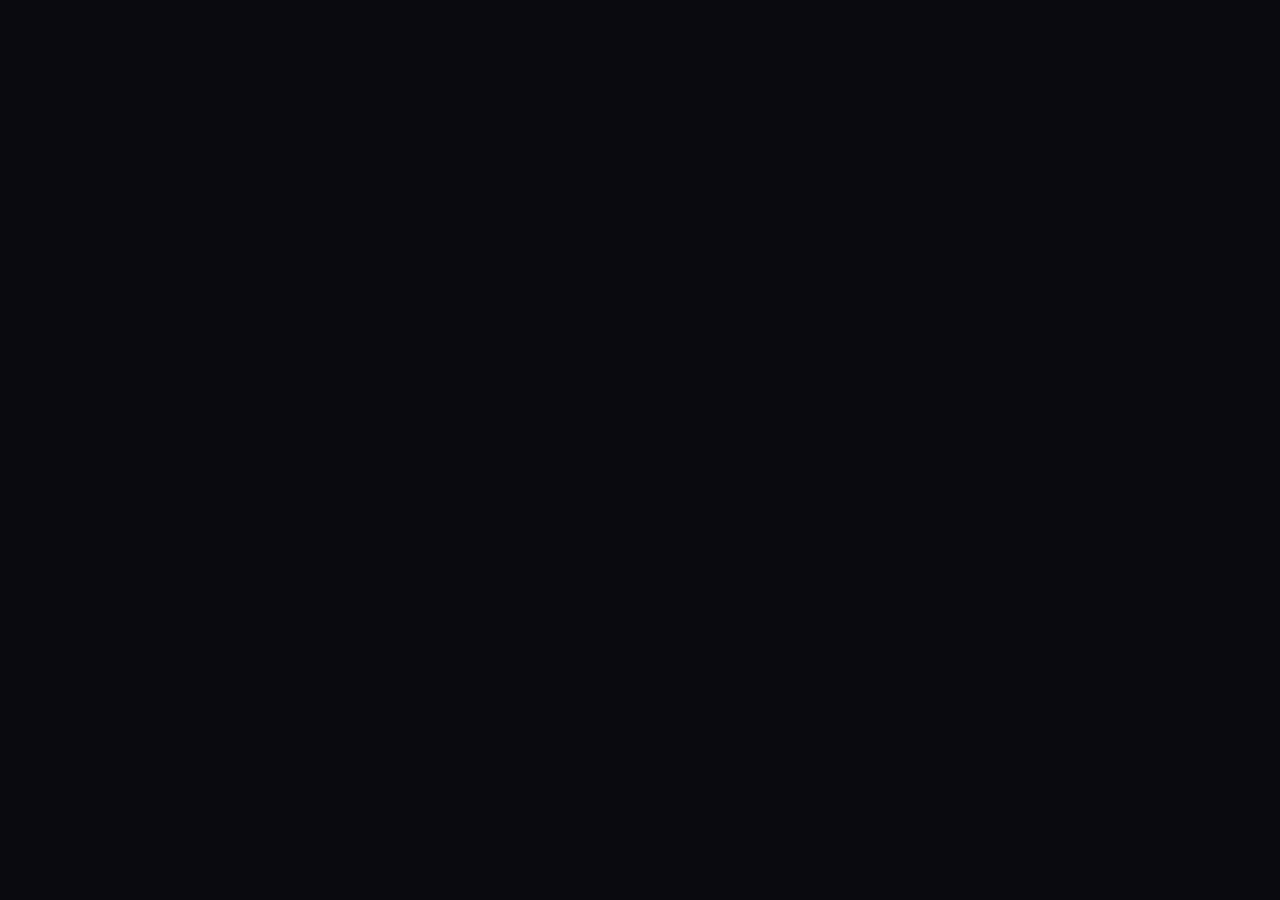
==== index.html @ efbaf881 "Rename pwa-html.html to index.html" ====
<!DOCTYPE html>
<html lang="en">
<head>
  <meta charset="UTF-8" />
  <meta name="viewport" content="width=device-width, initial-scale=1.0, viewport-fit=cover" />
  <meta name="theme-color" content="#0A0A0F" />
  <meta name="apple-mobile-web-app-capable" content="yes" />
  <meta name="apple-mobile-web-app-status-bar-style" content="black-translucent" />
  <meta name="apple-mobile-web-app-title" content="LensTracker" />
  <link rel="manifest" href="/manifest.json" />
  <link rel="apple-touch-icon" href="/icons/icon-192.png" />
  <title>LensTracker</title>
  <style>
    *, *::before, *::after { box-sizing: border-box; margin: 0; padding: 0; }
    html, body, #root {
      height: 100%;
      background: #0A0A0F;
      color: #F0F0F8;
      font-family: -apple-system, "SF Pro Display", "Inter", system-ui, sans-serif;
      -webkit-font-smoothing: antialiased;
      overscroll-behavior: none;
    }
    /* Safe area insets for iPhone notch / Dynamic Island */
    #root {
      padding-top: env(safe-area-inset-top);
      padding-bottom: env(safe-area-inset-bottom);
    }
  </style>
</head>
<body>
  <div id="root"></div>

  <!-- React + ReactDOM (production builds) -->
  <script crossorigin src="https://unpkg.com/react@18/umd/react.production.min.js"></script>
  <script crossorigin src="https://unpkg.com/react-dom@18/umd/react-dom.production.min.js"></script>
  <!-- Babel standalone to transform JSX in-browser -->
  <script src="https://unpkg.com/@babel/standalone/babel.min.js"></script>

  <!-- App source — paste your full App component code here -->
  <script type="text/babel" data-presets="react">

    // ─────────────────────────────────────────────────────────────
    // PASTE THE FULL CONTENTS OF THE LENSTRACK REACT APP HERE
    // (everything inside the artifact, starting from the
    //  "const C = { ... }" design tokens block)
    // ─────────────────────────────────────────────────────────────

    const { useState, useCallback, useEffect } = React;

    // == PASTE APP CODE START ==

    // == PASTE APP CODE END ==

    // Mount
    const root = ReactDOM.createRoot(document.getElementById("root"));
    root.render(React.createElement(App));

    // Service worker registration
    if ("serviceWorker" in navigator) {
      window.addEventListener("load", () => {
        navigator.serviceWorker.register("/sw.js").then(reg => {
          console.log("SW registered:", reg.scope);
        }).catch(err => {
          console.warn("SW registration failed:", err);
        });
      });
    }

    // Listen for LOG_TODAY message from service worker (notification Yes tap)
    if ("serviceWorker" in navigator) {
      navigator.serviceWorker.addEventListener("message", e => {
        if (e.data?.type === "LOG_TODAY") {
          const key = "lt_v4";
          try {
            const stored = JSON.parse(localStorage.getItem(key) || "{}");
            const today = new Date().toISOString().slice(0, 10);
            stored.log = { ...(stored.log || {}), [today]: true };
            localStorage.setItem(key, JSON.stringify(stored));
            window.location.reload(); // refresh UI to reflect logged day
          } catch {}
        }
      });
    }

  </script>
</body>
</html>
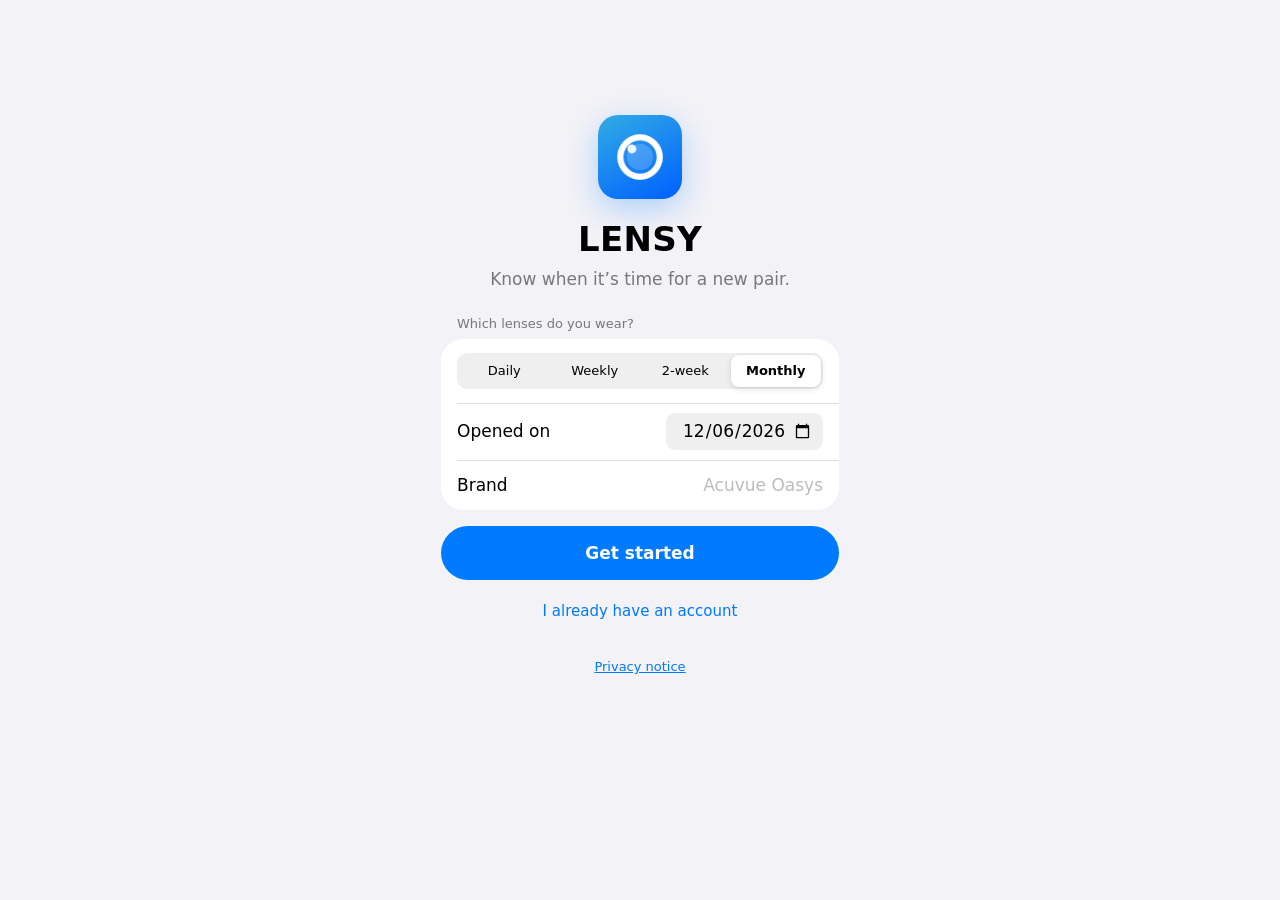
==== commit bb4b996c: "Add files via upload" ====
--- a/index.html
+++ b/index.html
@@ -1,87 +1,37 @@
 <!DOCTYPE html>
 <html lang="en">
 <head>
-  <meta charset="UTF-8" />
-  <meta name="viewport" content="width=device-width, initial-scale=1.0, viewport-fit=cover" />
-  <meta name="theme-color" content="#0A0A0F" />
-  <meta name="apple-mobile-web-app-capable" content="yes" />
-  <meta name="apple-mobile-web-app-status-bar-style" content="black-translucent" />
-  <meta name="apple-mobile-web-app-title" content="LensTracker" />
-  <link rel="manifest" href="/manifest.json" />
-  <link rel="apple-touch-icon" href="/icons/icon-192.png" />
-  <title>LensTracker</title>
-  <style>
-    *, *::before, *::after { box-sizing: border-box; margin: 0; padding: 0; }
-    html, body, #root {
-      height: 100%;
-      background: #0A0A0F;
-      color: #F0F0F8;
-      font-family: -apple-system, "SF Pro Display", "Inter", system-ui, sans-serif;
-      -webkit-font-smoothing: antialiased;
-      overscroll-behavior: none;
-    }
-    /* Safe area insets for iPhone notch / Dynamic Island */
-    #root {
-      padding-top: env(safe-area-inset-top);
-      padding-bottom: env(safe-area-inset-bottom);
-    }
-  </style>
+<meta charset="UTF-8">
+<meta name="viewport" content="width=device-width, initial-scale=1, viewport-fit=cover">
+<!-- Only this site's own files may run, and the app may only talk to Supabase. -->
+<meta http-equiv="Content-Security-Policy" content="default-src 'none'; script-src 'self'; style-src 'self'; img-src 'self'; connect-src 'self' https://*.supabase.co wss://*.supabase.co; manifest-src 'self'; worker-src 'self'; base-uri 'none'; form-action 'none'">
+<meta name="referrer" content="no-referrer">
+<title>LENSY</title>
+<meta name="description" content="Track the days you wear your contact lenses and see when to replace them.">
+<meta name="theme-color" content="#F2F2F7" media="(prefers-color-scheme: light)">
+<meta name="theme-color" content="#000000" media="(prefers-color-scheme: dark)">
+<meta name="mobile-web-app-capable" content="yes">
+<meta name="apple-mobile-web-app-capable" content="yes">
+<meta name="apple-mobile-web-app-status-bar-style" content="default">
+<meta name="apple-mobile-web-app-title" content="LENSY">
+<link rel="manifest" href="manifest.json">
+<link rel="icon" type="image/png" href="icon-192.png">
+<link rel="apple-touch-icon" href="apple-touch-icon.png">
+<link rel="stylesheet" href="styles.css">
 </head>
 <body>
-  <div id="root"></div>
+<main id="app"><noscript><p class="fail">LENSY needs JavaScript to run.</p></noscript></main>
 
-  <!-- React + ReactDOM (production builds) -->
-  <script crossorigin src="https://unpkg.com/react@18/umd/react.production.min.js"></script>
-  <script crossorigin src="https://unpkg.com/react-dom@18/umd/react-dom.production.min.js"></script>
-  <!-- Babel standalone to transform JSX in-browser -->
-  <script src="https://unpkg.com/@babel/standalone/babel.min.js"></script>
+<nav class="tabs" id="tabs" aria-label="Sections" hidden>
+  <button data-act="tab" data-tab="today"><svg viewBox="0 0 24 24" fill="none" stroke="currentColor" stroke-width="1.8" stroke-linecap="round" stroke-linejoin="round" aria-hidden="true"><circle cx="12" cy="12" r="8.7"/><path d="M8.3 12.4l2.5 2.5 4.9-5.3"/></svg><span></span></button>
+  <button data-act="tab" data-tab="calendar"><svg viewBox="0 0 24 24" fill="none" stroke="currentColor" stroke-width="1.8" stroke-linecap="round" stroke-linejoin="round" aria-hidden="true"><rect x="3.5" y="5" width="17" height="15.5" rx="4"/><path d="M3.5 10h17M8 3v3.5M16 3v3.5"/></svg><span></span></button>
+  <button data-act="tab" data-tab="lenses"><svg viewBox="0 0 24 24" fill="none" stroke="currentColor" stroke-width="1.8" stroke-linecap="round" stroke-linejoin="round" aria-hidden="true"><path d="M2.5 12s3.6-6.3 9.5-6.3S21.5 12 21.5 12s-3.6 6.3-9.5 6.3S2.5 12 2.5 12z"/><circle cx="12" cy="12" r="2.9"/></svg><span></span></button>
+  <button data-act="tab" data-tab="settings"><svg viewBox="0 0 24 24" fill="none" stroke="currentColor" stroke-width="1.8" stroke-linecap="round" stroke-linejoin="round" aria-hidden="true"><path d="M4 7.5h7M16.5 7.5H20M4 16.5h3.5M13 16.5h7"/><circle cx="13.7" cy="7.5" r="2.6"/><circle cx="10.2" cy="16.5" r="2.6"/></svg><span></span></button>
+</nav>
+<div id="modal"></div>
 
-  <!-- App source — paste your full App component code here -->
-  <script type="text/babel" data-presets="react">
-
-    // ─────────────────────────────────────────────────────────────
-    // PASTE THE FULL CONTENTS OF THE LENSTRACK REACT APP HERE
-    // (everything inside the artifact, starting from the
-    //  "const C = { ... }" design tokens block)
-    // ─────────────────────────────────────────────────────────────
-
-    const { useState, useCallback, useEffect } = React;
-
-    // == PASTE APP CODE START ==
-
-    // == PASTE APP CODE END ==
-
-    // Mount
-    const root = ReactDOM.createRoot(document.getElementById("root"));
-    root.render(React.createElement(App));
-
-    // Service worker registration
-    if ("serviceWorker" in navigator) {
-      window.addEventListener("load", () => {
-        navigator.serviceWorker.register("/sw.js").then(reg => {
-          console.log("SW registered:", reg.scope);
-        }).catch(err => {
-          console.warn("SW registration failed:", err);
-        });
-      });
-    }
-
-    // Listen for LOG_TODAY message from service worker (notification Yes tap)
-    if ("serviceWorker" in navigator) {
-      navigator.serviceWorker.addEventListener("message", e => {
-        if (e.data?.type === "LOG_TODAY") {
-          const key = "lt_v4";
-          try {
-            const stored = JSON.parse(localStorage.getItem(key) || "{}");
-            const today = new Date().toISOString().slice(0, 10);
-            stored.log = { ...(stored.log || {}), [today]: true };
-            localStorage.setItem(key, JSON.stringify(stored));
-            window.location.reload(); // refresh UI to reflect logged day
-          } catch {}
-        }
-      });
-    }
-
-  </script>
+<script src="config.js"></script>
+<script src="supabase.js"></script>
+<script src="app.js"></script>
 </body>
 </html>
--- a/styles.css
+++ b/styles.css
@@ -0,0 +1,240 @@
+:root{
+  --bg:#F2F2F7; --card:#FFFFFF; --raised:#FFFFFF;
+  --fill:rgba(120,120,128,.12); --fill-strong:rgba(120,120,128,.2);
+  --label:#000000; --label2:rgba(60,60,67,.68); --label3:rgba(60,60,67,.34);
+  --sep:rgba(60,60,67,.16);
+  --blue:#007AFF; --blue2:#32ADE6; --green:#34C759;
+  --orange:#FF9500; --orange2:#FFCC00; --red:#FF3B30; --red2:#FF6482;
+  --bar:rgba(255,255,255,.74); --bar-edge:rgba(255,255,255,.9);
+  --shadow:0 8px 30px rgba(0,0,0,.12);
+  color-scheme:light;
+}
+@media (prefers-color-scheme:dark){
+  :root:not([data-theme="light"]){
+    --bg:#000000; --card:#1C1C1E; --raised:#636366;
+    --fill:rgba(120,120,128,.24); --fill-strong:rgba(120,120,128,.36);
+    --label:#FFFFFF; --label2:rgba(235,235,245,.64); --label3:rgba(235,235,245,.32);
+    --sep:rgba(84,84,88,.6);
+    --blue:#0A84FF; --blue2:#64D2FF; --green:#30D158;
+    --orange:#FF9F0A; --orange2:#FFD60A; --red:#FF453A; --red2:#FF6482;
+    --bar:rgba(36,36,38,.72); --bar-edge:rgba(255,255,255,.12);
+    --shadow:0 8px 30px rgba(0,0,0,.5);
+    color-scheme:dark;
+  }
+}
+:root[data-theme="dark"]{
+  --bg:#000000; --card:#1C1C1E; --raised:#636366;
+  --fill:rgba(120,120,128,.24); --fill-strong:rgba(120,120,128,.36);
+  --label:#FFFFFF; --label2:rgba(235,235,245,.64); --label3:rgba(235,235,245,.32);
+  --sep:rgba(84,84,88,.6);
+  --blue:#0A84FF; --blue2:#64D2FF; --green:#30D158;
+  --orange:#FF9F0A; --orange2:#FFD60A; --red:#FF453A; --red2:#FF6482;
+  --bar:rgba(36,36,38,.72); --bar-edge:rgba(255,255,255,.12);
+  --shadow:0 8px 30px rgba(0,0,0,.5);
+  color-scheme:dark;
+}
+
+*,*::before,*::after{box-sizing:border-box}
+html{-webkit-text-size-adjust:100%}
+body{
+  margin:0; background:var(--bg); color:var(--label);
+  font:17px/1.3 system-ui,-apple-system,BlinkMacSystemFont,"SF Pro Text","Helvetica Neue","Segoe UI",Roboto,sans-serif;
+  -webkit-font-smoothing:antialiased; -webkit-tap-highlight-color:transparent;
+  overscroll-behavior-y:none;
+}
+button,input{font:inherit;color:inherit}
+button{background:none;border:0;padding:0;cursor:pointer;touch-action:manipulation}
+a{color:var(--blue)}
+:focus-visible{outline:3px solid var(--blue);outline-offset:2px}
+h1,h2,p,form{margin:0}
+[hidden]{display:none!important}
+.round{font-family:ui-rounded,"SF Pro Rounded",system-ui,-apple-system,"Segoe UI",Roboto,sans-serif}
+
+#app{
+  max-width:430px; margin:0 auto;
+  padding:calc(env(safe-area-inset-top) + 14px) 16px calc(env(safe-area-inset-bottom) + 118px);
+}
+
+/* Header */
+.head{padding:6px 4px 14px}
+.head .date{font-size:13px;font-weight:600;color:var(--label2)}
+.head h1{font-size:34px;line-height:41px;font-weight:700;letter-spacing:.3px}
+
+/* Grouped lists */
+.card{background:var(--card);border-radius:26px}
+.group{margin-top:26px}
+.group>h2{font-size:13px;font-weight:400;color:var(--label2);padding:0 16px 7px}
+.group>.note{font-size:13px;line-height:1.38;color:var(--label2);padding:8px 16px 0}
+.group>.note.warn{color:var(--red)}
+.list{background:var(--card);border-radius:22px;overflow:hidden}
+.row{
+  display:flex;align-items:center;justify-content:space-between;gap:12px;
+  min-height:50px;padding:10px 16px;position:relative;width:100%;text-align:left;text-decoration:none;
+}
+.row+.row::before{content:"";position:absolute;top:0;left:16px;right:0;height:.5px;background:var(--sep)}
+.row .k{flex:none}
+.row .v{color:var(--label2);text-align:right;font-variant-numeric:tabular-nums;min-width:0;overflow:hidden;text-overflow:ellipsis;white-space:nowrap}
+.row.action{color:var(--blue)}
+.row.action .k{flex:0 1 auto}
+.row.danger{color:var(--red);justify-content:center}
+.row input{
+  flex:1;min-width:0;border:0;background:transparent;text-align:right;
+  font-size:17px;padding:4px 0;outline-offset:6px;
+}
+.row input::placeholder{color:var(--label3)}
+.row input[type=date],.row input[type=time]{flex:none;background:var(--fill);border-radius:9px;padding:6px 10px;text-align:center;min-height:34px}
+.row.stack{flex-direction:column;align-items:stretch;gap:10px;padding:14px 16px}
+
+/* Switch */
+.switch{flex:none;width:51px;height:31px;border-radius:16px;background:var(--fill-strong);position:relative;transition:background .22s}
+.switch::after{content:"";position:absolute;top:2px;left:2px;width:27px;height:27px;border-radius:50%;background:#fff;box-shadow:0 2px 5px rgba(0,0,0,.22);transition:transform .22s cubic-bezier(.3,.8,.3,1)}
+.switch[aria-checked="true"]{background:var(--green)}
+.switch[aria-checked="true"]::after{transform:translateX(20px)}
+
+/* Segmented control */
+.seg{display:flex;background:var(--fill);border-radius:10px;padding:2px;width:100%}
+.seg button{flex:1;min-height:32px;border-radius:8px;font-size:13px;font-weight:500;padding:0 4px;transition:background .18s}
+.seg button[aria-pressed="true"]{background:var(--raised);font-weight:600;box-shadow:0 2px 6px rgba(0,0,0,.12),0 0 0 .5px rgba(0,0,0,.04)}
+.seg.top{margin-bottom:6px}
+
+/* Ring */
+.hero{padding:34px 20px 30px;display:flex;flex-direction:column;align-items:center;gap:22px}
+.ring{position:relative;display:grid;place-items:center}
+.ring.lg{width:232px;height:232px}
+.ring.sm{width:138px;height:138px}
+.ring svg{display:block;transform:rotate(-90deg)}
+.ring .track{opacity:.16;stroke:var(--blue)}
+.ring .prog{transition:stroke-dashoffset .9s cubic-bezier(.3,.8,.3,1)}
+.ring .prog.empty{opacity:0}
+.ring .s1{stop-color:var(--blue2)} .ring .s2{stop-color:var(--blue)}
+.ring.warn .track{stroke:var(--orange)} .ring.warn .s1{stop-color:var(--orange2)} .ring.warn .s2{stop-color:var(--orange)}
+.ring.over .track{stroke:var(--red)} .ring.over .s1{stop-color:var(--red2)} .ring.over .s2{stop-color:var(--red)}
+.ring-c{position:absolute;text-align:center;line-height:1}
+.ring-c strong{display:block;font-size:60px;font-weight:700;letter-spacing:-1px}
+.ring.over .ring-c strong{color:var(--red)}
+.ring-c strong small{font-size:.44em;font-weight:600;margin-left:1px}
+.ring-c span{display:block;margin-top:6px;font-size:15px;color:var(--label2)}
+.say{text-align:center}
+.say b{display:block;font-size:22px;font-weight:600;letter-spacing:-.2px}
+.say span{display:block;margin-top:3px;font-size:15px;color:var(--label2)}
+.say.warn b{color:var(--orange)}
+.say.over b{color:var(--red)}
+.hero.duo{flex-direction:row;align-items:flex-start;gap:8px;padding:24px 12px}
+.hero.duo .eye{flex:1;display:flex;flex-direction:column;align-items:center;gap:12px;min-width:0}
+.hero.duo h2{font-size:13px;font-weight:400;color:var(--label2)}
+.hero.duo .ring-c strong{font-size:32px;letter-spacing:-.5px}
+.hero.duo .ring-c span{font-size:12px;margin-top:3px}
+.hero.duo .say b{font-size:17px}
+.hero.duo .say span{font-size:13px}
+
+/* Buttons */
+.btn{
+  display:flex;align-items:center;justify-content:center;gap:8px;width:100%;
+  min-height:54px;border-radius:27px;font-weight:600;margin-top:16px;padding:0 20px;
+  transition:transform .12s,background .2s,color .2s;
+}
+.btn:active{transform:scale(.975)}
+.btn:disabled{opacity:.5}
+.btn.primary{background:var(--blue);color:#fff}
+.btn.done{background:color-mix(in srgb,var(--green) 18%,transparent);color:var(--green)}
+.btn.plain{background:var(--fill);color:var(--label)}
+.btn.outline{background:var(--card);color:var(--label);box-shadow:inset 0 0 0 1px var(--sep)}
+.btn.destructive{background:var(--red);color:#fff}
+.btn svg{width:20px;height:20px}
+.link{display:block;width:fit-content;margin:14px auto 0;padding:8px 12px;color:var(--blue);font-size:15px;text-align:center;text-decoration:none}
+.hint{font-size:13px;color:var(--label2);text-align:center;margin-top:8px}
+
+/* Calendar */
+.dot{
+  width:38px;height:38px;border-radius:50%;display:grid;place-items:center;
+  font-size:16px;font-variant-numeric:tabular-nums;
+  transition:background .18s,color .18s;
+}
+.cal{padding:16px 10px 12px}
+.cal-nav{display:flex;align-items:center;justify-content:space-between;padding:0 6px 10px}
+.cal-nav h2{font-size:20px;font-weight:600;text-transform:capitalize}
+.cal-nav div{display:flex;gap:6px}
+.cal-nav button{width:38px;height:38px;border-radius:50%;background:var(--fill);color:var(--blue);display:grid;place-items:center}
+.cal-nav svg{width:18px;height:18px}
+.grid{display:grid;grid-template-columns:repeat(7,1fr);row-gap:4px}
+.grid .wd{font-size:12px;color:var(--label2);text-align:center;padding-bottom:6px}
+.grid button,.grid .blank{display:grid;place-items:center;min-height:44px}
+.grid .is-worn .dot{background:var(--blue);color:#fff;font-weight:600}
+.grid .is-today:not(.is-worn) .dot{color:var(--blue);font-weight:700;box-shadow:inset 0 0 0 1.5px var(--blue)}
+.grid .is-future .dot{color:var(--label3)}
+.grid .is-last .dot{box-shadow:inset 0 0 0 2px var(--orange);color:var(--orange);font-weight:600}
+.grid button:disabled{cursor:default}
+.legend{display:flex;flex-wrap:wrap;gap:6px 18px;padding:12px 8px 2px;font-size:13px;color:var(--label2);border-top:.5px solid var(--sep);margin-top:10px}
+.legend i{display:inline-block;width:11px;height:11px;border-radius:50%;margin-right:6px;vertical-align:-1px}
+.legend .a{background:var(--blue)} .legend .b{box-shadow:inset 0 0 0 2px var(--orange)}
+
+/* Tab bar */
+.tabs{
+  position:fixed;left:50%;transform:translateX(-50%);
+  bottom:calc(env(safe-area-inset-bottom) + 14px);
+  width:min(398px,calc(100% - 32px));
+  display:flex;padding:5px;border-radius:34px;
+  background:var(--bar);
+  -webkit-backdrop-filter:blur(26px) saturate(180%);backdrop-filter:blur(26px) saturate(180%);
+  box-shadow:var(--shadow),inset 0 0 0 .5px var(--bar-edge);
+  z-index:20;
+}
+.tabs button{flex:1;display:flex;flex-direction:column;align-items:center;gap:2px;padding:8px 2px 7px;border-radius:29px;color:var(--label2);font-size:10.5px;font-weight:600;transition:background .2s,color .2s}
+.tabs svg{width:25px;height:25px}
+.tabs button[aria-current="page"]{color:var(--blue);background:var(--fill)}
+
+/* Welcome */
+.welcome{min-height:calc(100dvh - 160px);display:flex;flex-direction:column;justify-content:center;padding-top:24px}
+.welcome img{width:84px;height:84px;border-radius:20px;display:block;margin:0 auto 18px;box-shadow:0 10px 30px rgba(0,122,255,.28)}
+.welcome h1{font-size:34px;font-weight:700;text-align:center;letter-spacing:.3px}
+.welcome .lead{text-align:center;color:var(--label2);margin-top:6px}
+
+/* Sheets */
+.scrim{position:fixed;inset:0;background:rgba(0,0,0,.4);z-index:40;display:flex;align-items:flex-end;justify-content:center;animation:fade .2s;overflow-y:auto}
+.sheet{width:min(414px,calc(100% - 16px));margin:24px 0 calc(env(safe-area-inset-bottom) + 8px);animation:rise .28s cubic-bezier(.3,.8,.3,1)}
+.sheet .box{background:var(--card);border-radius:28px;padding:24px 20px 18px;text-align:center}
+.sheet h2{font-size:20px;font-weight:600}
+.sheet p{font-size:15px;color:var(--label2);margin-top:6px}
+.sheet .btn{margin-top:12px}
+.sheet .btn.first{margin-top:20px}
+.field{
+  display:block;width:100%;min-height:52px;margin-top:10px;padding:0 16px;
+  border:0;border-radius:14px;background:var(--fill);font-size:17px;text-align:left;
+}
+.field::placeholder{color:var(--label2)}
+.or{display:flex;align-items:center;gap:12px;margin:18px 0 8px;font-size:13px;color:var(--label2)}
+.or::before,.or::after{content:"";flex:1;height:.5px;background:var(--sep)}
+.sheet .msg{min-height:20px;margin-top:12px;font-size:14px;color:var(--label2)}
+.sheet .msg.bad{color:var(--red)}
+.sheet .links{display:flex;justify-content:space-between;gap:8px;margin-top:6px}
+.sheet .links .link{margin:0;font-size:14px}
+@keyframes fade{from{opacity:0}}
+@keyframes rise{from{transform:translateY(40px);opacity:0}}
+
+.foot{font-size:13px;color:var(--label2);text-align:center;margin-top:28px;line-height:1.5}
+.fail{padding:40px 8px;font-size:15px;color:var(--label2)}
+
+@media (prefers-reduced-motion:reduce){
+  *,*::before,*::after{transition:none!important;animation:none!important}
+}
+
+/* Stock stepper and reorder line */
+.stepper{display:flex;align-items:center;gap:4px;background:var(--fill);border-radius:10px;padding:2px}
+.stepper button{width:40px;height:32px;border-radius:8px;font-size:20px;line-height:1;color:var(--label)}
+.stepper button:disabled{color:var(--label3)}
+.stepper button:active:not(:disabled){background:var(--fill-strong)}
+.stepper b{min-width:34px;text-align:center;font-weight:600;font-variant-numeric:tabular-nums}
+.stockline{margin-top:22px;text-align:center;font-size:15px;color:var(--orange);font-weight:600}
+.stockline+.stockline{margin-top:4px}
+.stockline~.link{margin-top:4px}
+.sheet p a{font-size:15px}
+
+/* Privacy page */
+.doc{padding-bottom:40px}
+.doc h2{font-size:20px;font-weight:600;margin:28px 4px 8px}
+.doc p,.doc li{font-size:16px;line-height:1.5;color:var(--label)}
+.doc p{margin:0 4px 10px}
+.doc ul{margin:0 4px 10px;padding-left:20px}
+.doc .meta{color:var(--label2);font-size:13px}
+.doc .todo{background:color-mix(in srgb,var(--orange) 22%,transparent);border-radius:6px;padding:0 4px}
+.doc .back{display:inline-block;margin:0 4px 6px;font-size:17px;text-decoration:none}
